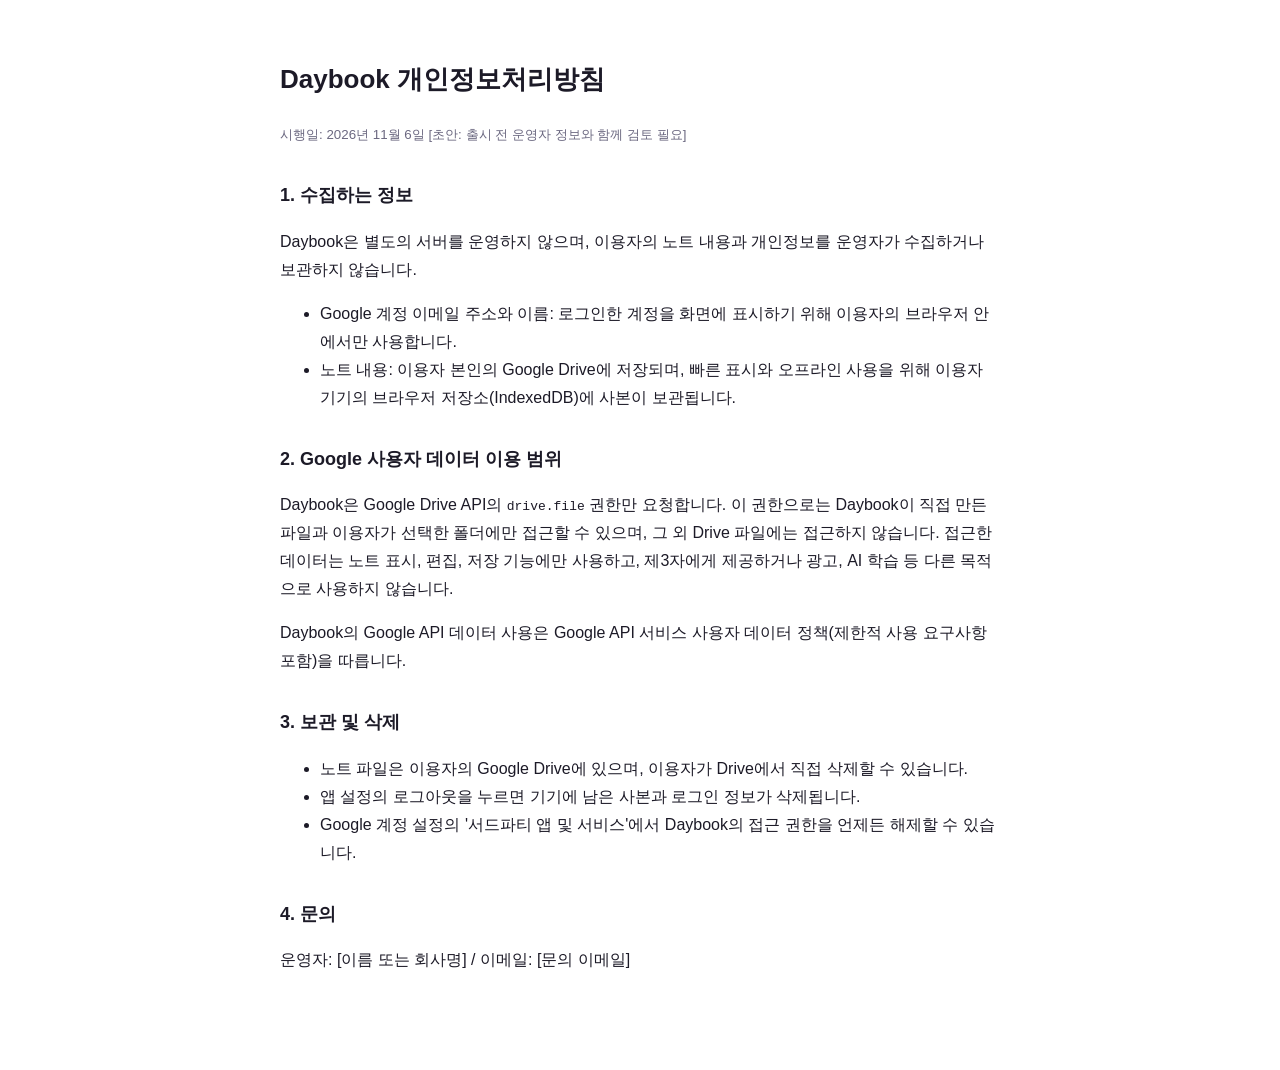
==== privacy.html @ 7caf0672 "Add privacy.html" ====
<!doctype html>
<html lang="ko">
<head>
<meta charset="utf-8">
<meta name="viewport" content="width=device-width, initial-scale=1">
<title>Daybook 개인정보처리방침</title>
<style>
  :root { --bg:#fff; --text:#1c1a27; --muted:#6b6880; --accent:#6544e8; color-scheme: light; }
  @media (prefers-color-scheme: dark) { :root { --bg:#15141c; --text:#ecebf4; --muted:#9a97b0; --accent:#b3a1ff; color-scheme: dark; } }
  body { margin:0; background:var(--bg); color:var(--text); font-family:'Pretendard Variable',Pretendard,-apple-system,'Malgun Gothic',sans-serif; line-height:1.75; }
  main { max-width:720px; margin:0 auto; padding:40px 20px 80px; }
  h1 { font-size:26px; } h2 { font-size:18px; margin-top:32px; }
  p, li { color:var(--text); } small { color:var(--muted); } a { color:var(--accent); }
</style>
</head>
<body>
<main>
<h1>Daybook 개인정보처리방침</h1>
<small>시행일: 2026년 11월 6일 [초안: 출시 전 운영자 정보와 함께 검토 필요]</small>

<h2>1. 수집하는 정보</h2>
<p>Daybook은 별도의 서버를 운영하지 않으며, 이용자의 노트 내용과 개인정보를 운영자가 수집하거나 보관하지 않습니다.</p>
<ul>
  <li>Google 계정 이메일 주소와 이름: 로그인한 계정을 화면에 표시하기 위해 이용자의 브라우저 안에서만 사용합니다.</li>
  <li>노트 내용: 이용자 본인의 Google Drive에 저장되며, 빠른 표시와 오프라인 사용을 위해 이용자 기기의 브라우저 저장소(IndexedDB)에 사본이 보관됩니다.</li>
</ul>

<h2>2. Google 사용자 데이터 이용 범위</h2>
<p>Daybook은 Google Drive API의 <code>drive.file</code> 권한만 요청합니다. 이 권한으로는 Daybook이 직접 만든 파일과 이용자가 선택한 폴더에만 접근할 수 있으며, 그 외 Drive 파일에는 접근하지 않습니다. 접근한 데이터는 노트 표시, 편집, 저장 기능에만 사용하고, 제3자에게 제공하거나 광고, AI 학습 등 다른 목적으로 사용하지 않습니다.</p>
<p>Daybook의 Google API 데이터 사용은 Google API 서비스 사용자 데이터 정책(제한적 사용 요구사항 포함)을 따릅니다.</p>

<h2>3. 보관 및 삭제</h2>
<ul>
  <li>노트 파일은 이용자의 Google Drive에 있으며, 이용자가 Drive에서 직접 삭제할 수 있습니다.</li>
  <li>앱 설정의 로그아웃을 누르면 기기에 남은 사본과 로그인 정보가 삭제됩니다.</li>
  <li>Google 계정 설정의 '서드파티 앱 및 서비스'에서 Daybook의 접근 권한을 언제든 해제할 수 있습니다.</li>
</ul>

<h2>4. 문의</h2>
<p>운영자: [이름 또는 회사명] / 이메일: [문의 이메일]</p>
</main>
</body>
</html>
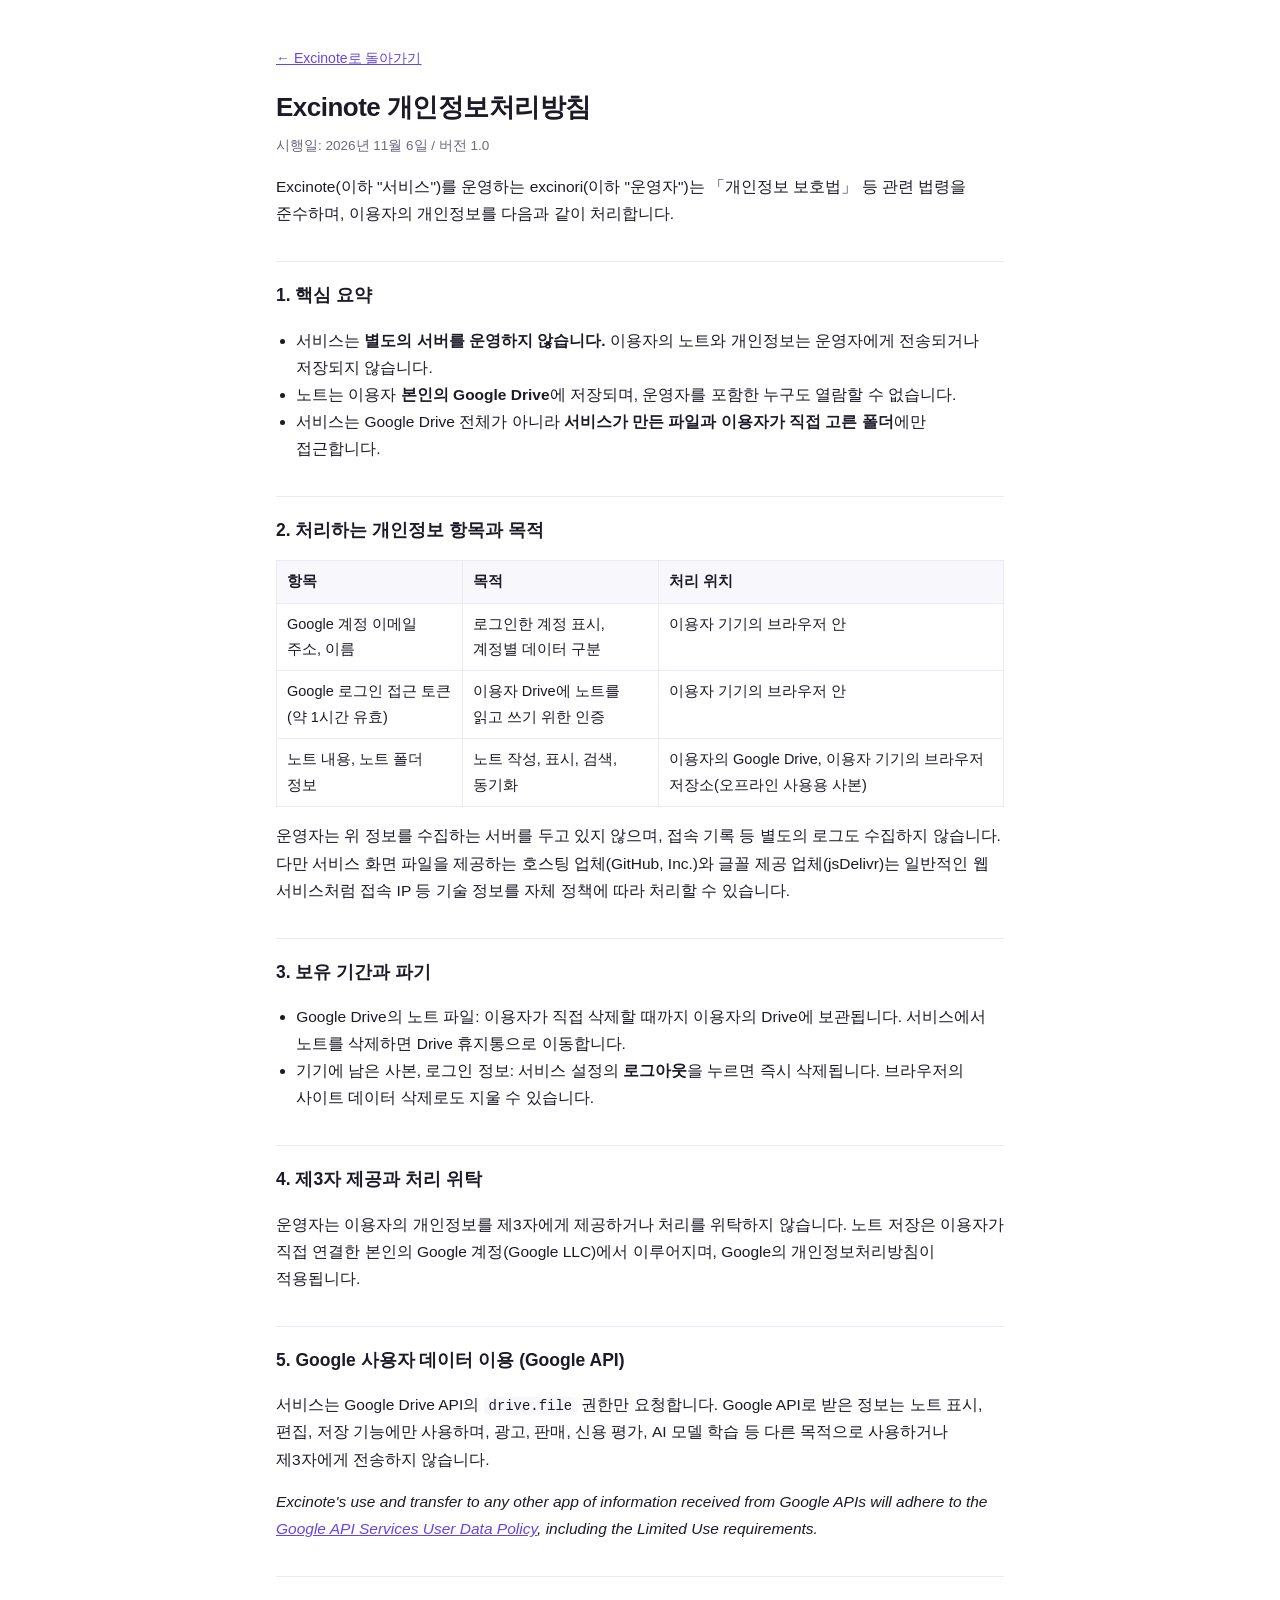
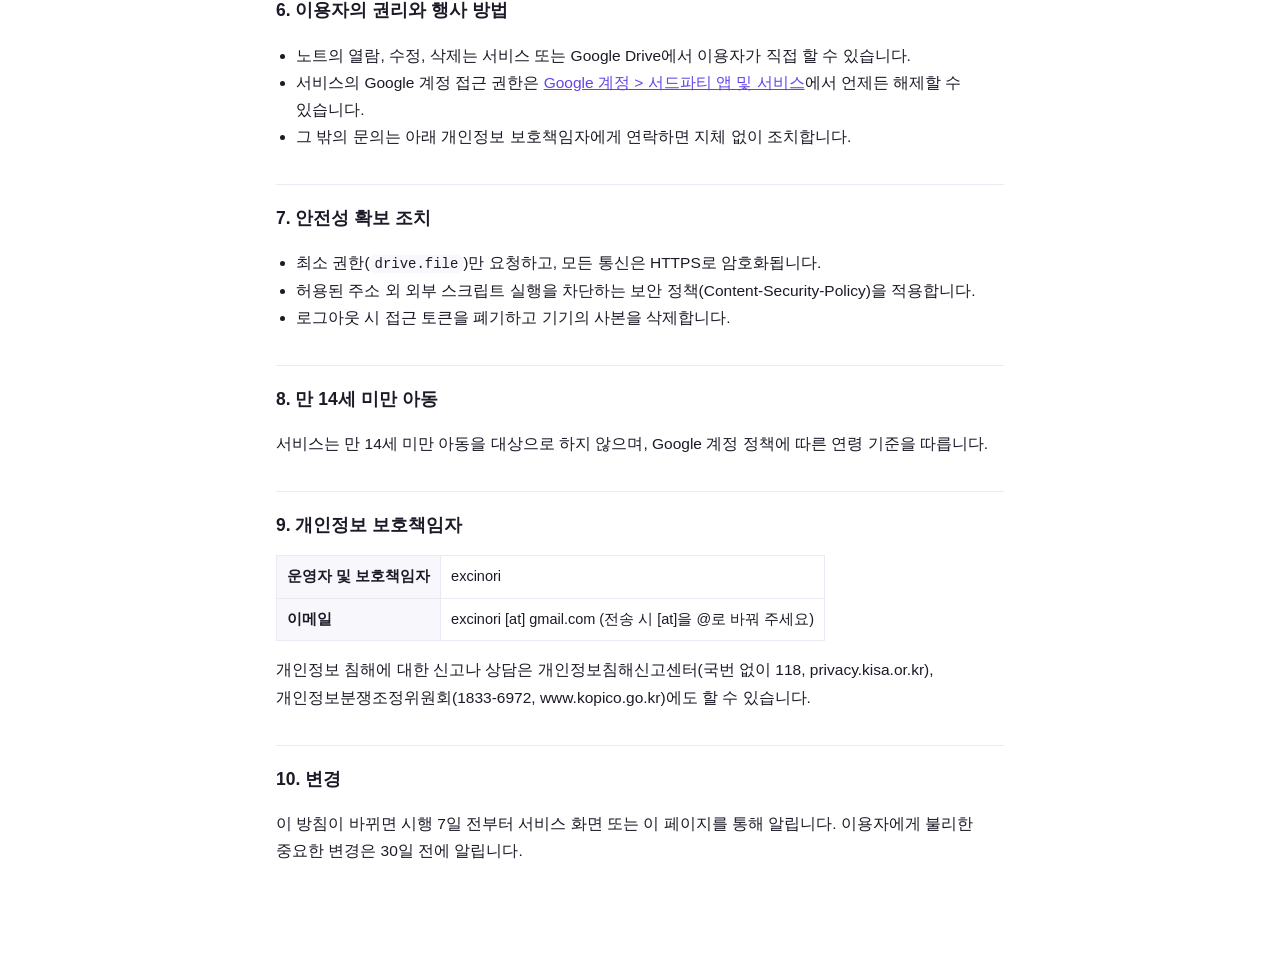
==== commit b28c5ee1: "Excinote v1.4: privacy.html" ====
--- a/privacy.html
+++ b/privacy.html
@@ -3,41 +3,73 @@
 <head>
 <meta charset="utf-8">
 <meta name="viewport" content="width=device-width, initial-scale=1">
-<title>Daybook 개인정보처리방침</title>
-<style>
-  :root { --bg:#fff; --text:#1c1a27; --muted:#6b6880; --accent:#6544e8; color-scheme: light; }
-  @media (prefers-color-scheme: dark) { :root { --bg:#15141c; --text:#ecebf4; --muted:#9a97b0; --accent:#b3a1ff; color-scheme: dark; } }
-  body { margin:0; background:var(--bg); color:var(--text); font-family:'Pretendard Variable',Pretendard,-apple-system,'Malgun Gothic',sans-serif; line-height:1.75; }
-  main { max-width:720px; margin:0 auto; padding:40px 20px 80px; }
-  h1 { font-size:26px; } h2 { font-size:18px; margin-top:32px; }
-  p, li { color:var(--text); } small { color:var(--muted); } a { color:var(--accent); }
-</style>
+<title>Excinote 개인정보처리방침</title>
+<link rel="icon" href="icon.svg" type="image/svg+xml">
+<link rel="stylesheet" href="legal.css">
 </head>
 <body>
 <main>
-<h1>Daybook 개인정보처리방침</h1>
-<small>시행일: 2026년 11월 6일 [초안: 출시 전 운영자 정보와 함께 검토 필요]</small>
+<p class="back"><a href="./">← Excinote로 돌아가기</a></p>
+<h1>Excinote 개인정보처리방침</h1>
+<p class="meta">시행일: 2026년 11월 6일 / 버전 1.0</p>
 
-<h2>1. 수집하는 정보</h2>
-<p>Daybook은 별도의 서버를 운영하지 않으며, 이용자의 노트 내용과 개인정보를 운영자가 수집하거나 보관하지 않습니다.</p>
+<p>Excinote(이하 "서비스")를 운영하는 excinori(이하 "운영자")는 「개인정보 보호법」 등 관련 법령을 준수하며, 이용자의 개인정보를 다음과 같이 처리합니다.</p>
+
+<h2>1. 핵심 요약</h2>
 <ul>
-  <li>Google 계정 이메일 주소와 이름: 로그인한 계정을 화면에 표시하기 위해 이용자의 브라우저 안에서만 사용합니다.</li>
-  <li>노트 내용: 이용자 본인의 Google Drive에 저장되며, 빠른 표시와 오프라인 사용을 위해 이용자 기기의 브라우저 저장소(IndexedDB)에 사본이 보관됩니다.</li>
+  <li>서비스는 <b>별도의 서버를 운영하지 않습니다.</b> 이용자의 노트와 개인정보는 운영자에게 전송되거나 저장되지 않습니다.</li>
+  <li>노트는 이용자 <b>본인의 Google Drive</b>에 저장되며, 운영자를 포함한 누구도 열람할 수 없습니다.</li>
+  <li>서비스는 Google Drive 전체가 아니라 <b>서비스가 만든 파일과 이용자가 직접 고른 폴더</b>에만 접근합니다.</li>
 </ul>
 
-<h2>2. Google 사용자 데이터 이용 범위</h2>
-<p>Daybook은 Google Drive API의 <code>drive.file</code> 권한만 요청합니다. 이 권한으로는 Daybook이 직접 만든 파일과 이용자가 선택한 폴더에만 접근할 수 있으며, 그 외 Drive 파일에는 접근하지 않습니다. 접근한 데이터는 노트 표시, 편집, 저장 기능에만 사용하고, 제3자에게 제공하거나 광고, AI 학습 등 다른 목적으로 사용하지 않습니다.</p>
-<p>Daybook의 Google API 데이터 사용은 Google API 서비스 사용자 데이터 정책(제한적 사용 요구사항 포함)을 따릅니다.</p>
+<h2>2. 처리하는 개인정보 항목과 목적</h2>
+<table>
+  <tr><th>항목</th><th>목적</th><th>처리 위치</th></tr>
+  <tr><td>Google 계정 이메일 주소, 이름</td><td>로그인한 계정 표시, 계정별 데이터 구분</td><td>이용자 기기의 브라우저 안</td></tr>
+  <tr><td>Google 로그인 접근 토큰(약 1시간 유효)</td><td>이용자 Drive에 노트를 읽고 쓰기 위한 인증</td><td>이용자 기기의 브라우저 안</td></tr>
+  <tr><td>노트 내용, 노트 폴더 정보</td><td>노트 작성, 표시, 검색, 동기화</td><td>이용자의 Google Drive, 이용자 기기의 브라우저 저장소(오프라인 사용용 사본)</td></tr>
+</table>
+<p>운영자는 위 정보를 수집하는 서버를 두고 있지 않으며, 접속 기록 등 별도의 로그도 수집하지 않습니다. 다만 서비스 화면 파일을 제공하는 호스팅 업체(GitHub, Inc.)와 글꼴 제공 업체(jsDelivr)는 일반적인 웹 서비스처럼 접속 IP 등 기술 정보를 자체 정책에 따라 처리할 수 있습니다.</p>
 
-<h2>3. 보관 및 삭제</h2>
+<h2>3. 보유 기간과 파기</h2>
 <ul>
-  <li>노트 파일은 이용자의 Google Drive에 있으며, 이용자가 Drive에서 직접 삭제할 수 있습니다.</li>
-  <li>앱 설정의 로그아웃을 누르면 기기에 남은 사본과 로그인 정보가 삭제됩니다.</li>
-  <li>Google 계정 설정의 '서드파티 앱 및 서비스'에서 Daybook의 접근 권한을 언제든 해제할 수 있습니다.</li>
+  <li>Google Drive의 노트 파일: 이용자가 직접 삭제할 때까지 이용자의 Drive에 보관됩니다. 서비스에서 노트를 삭제하면 Drive 휴지통으로 이동합니다.</li>
+  <li>기기에 남은 사본, 로그인 정보: 서비스 설정의 <b>로그아웃</b>을 누르면 즉시 삭제됩니다. 브라우저의 사이트 데이터 삭제로도 지울 수 있습니다.</li>
 </ul>
 
-<h2>4. 문의</h2>
-<p>운영자: [이름 또는 회사명] / 이메일: [문의 이메일]</p>
+<h2>4. 제3자 제공과 처리 위탁</h2>
+<p>운영자는 이용자의 개인정보를 제3자에게 제공하거나 처리를 위탁하지 않습니다. 노트 저장은 이용자가 직접 연결한 본인의 Google 계정(Google LLC)에서 이루어지며, Google의 개인정보처리방침이 적용됩니다.</p>
+
+<h2>5. Google 사용자 데이터 이용 (Google API)</h2>
+<p>서비스는 Google Drive API의 <code>drive.file</code> 권한만 요청합니다. Google API로 받은 정보는 노트 표시, 편집, 저장 기능에만 사용하며, 광고, 판매, 신용 평가, AI 모델 학습 등 다른 목적으로 사용하거나 제3자에게 전송하지 않습니다.</p>
+<p lang="en"><i>Excinote's use and transfer to any other app of information received from Google APIs will adhere to the <a href="https://developers.google.com/terms/api-services-user-data-policy" target="_blank" rel="noopener">Google API Services User Data Policy</a>, including the Limited Use requirements.</i></p>
+
+<h2>6. 이용자의 권리와 행사 방법</h2>
+<ul>
+  <li>노트의 열람, 수정, 삭제는 서비스 또는 Google Drive에서 이용자가 직접 할 수 있습니다.</li>
+  <li>서비스의 Google 계정 접근 권한은 <a href="https://myaccount.google.com/connections" target="_blank" rel="noopener">Google 계정 &gt; 서드파티 앱 및 서비스</a>에서 언제든 해제할 수 있습니다.</li>
+  <li>그 밖의 문의는 아래 개인정보 보호책임자에게 연락하면 지체 없이 조치합니다.</li>
+</ul>
+
+<h2>7. 안전성 확보 조치</h2>
+<ul>
+  <li>최소 권한(<code>drive.file</code>)만 요청하고, 모든 통신은 HTTPS로 암호화됩니다.</li>
+  <li>허용된 주소 외 외부 스크립트 실행을 차단하는 보안 정책(Content-Security-Policy)을 적용합니다.</li>
+  <li>로그아웃 시 접근 토큰을 폐기하고 기기의 사본을 삭제합니다.</li>
+</ul>
+
+<h2>8. 만 14세 미만 아동</h2>
+<p>서비스는 만 14세 미만 아동을 대상으로 하지 않으며, Google 계정 정책에 따른 연령 기준을 따릅니다.</p>
+
+<h2>9. 개인정보 보호책임자</h2>
+<table>
+  <tr><th>운영자 및 보호책임자</th><td>excinori</td></tr>
+  <tr><th>이메일</th><td>excinori [at] gmail.com (전송 시 [at]을 @로 바꿔 주세요)</td></tr>
+</table>
+<p>개인정보 침해에 대한 신고나 상담은 개인정보침해신고센터(국번 없이 118, privacy.kisa.or.kr), 개인정보분쟁조정위원회(1833-6972, www.kopico.go.kr)에도 할 수 있습니다.</p>
+
+<h2>10. 변경</h2>
+<p>이 방침이 바뀌면 시행 7일 전부터 서비스 화면 또는 이 페이지를 통해 알립니다. 이용자에게 불리한 중요한 변경은 30일 전에 알립니다.</p>
 </main>
 </body>
 </html>
--- a/legal.css
+++ b/legal.css
@@ -0,0 +1,17 @@
+:root { --bg: #ffffff; --text: #1c1a27; --muted: #6b6880; --line: #ebe9f3; --soft: #f8f7fc; --accent: #6544e8; color-scheme: light; }
+@media (prefers-color-scheme: dark) {
+  :root { --bg: #15141c; --text: #ecebf4; --muted: #9a97b0; --line: #2a2836; --soft: #1c1b25; --accent: #b3a1ff; color-scheme: dark; }
+}
+* { box-sizing: border-box; }
+body { margin: 0; background: var(--bg); color: var(--text); font-family: -apple-system, BlinkMacSystemFont, 'Segoe UI', 'Apple SD Gothic Neo', 'Malgun Gothic', sans-serif; line-height: 1.75; font-size: 15.5px; word-break: keep-all; overflow-wrap: anywhere; }
+main { max-width: 760px; margin: 0 auto; padding: 32px 16px 80px; }
+h1 { font-size: 26px; margin: 8px 0 4px; letter-spacing: -.02em; }
+h2 { font-size: 17.5px; margin-top: 34px; padding-top: 18px; border-top: 1px solid var(--line); }
+.meta { color: var(--muted); font-size: 13.5px; margin-top: 0; }
+.back { font-size: 14px; }
+a { color: var(--accent); }
+code { background: var(--soft); border-radius: 5px; padding: 1px 5px; font-size: .9em; }
+table { width: 100%; border-collapse: collapse; font-size: 14.5px; margin: 10px 0; display: block; overflow-x: auto; }
+th, td { border: 1px solid var(--line); padding: 8px 10px; text-align: left; vertical-align: top; }
+th { background: var(--soft); font-weight: 600; white-space: nowrap; }
+ol, ul { padding-left: 1.3em; }
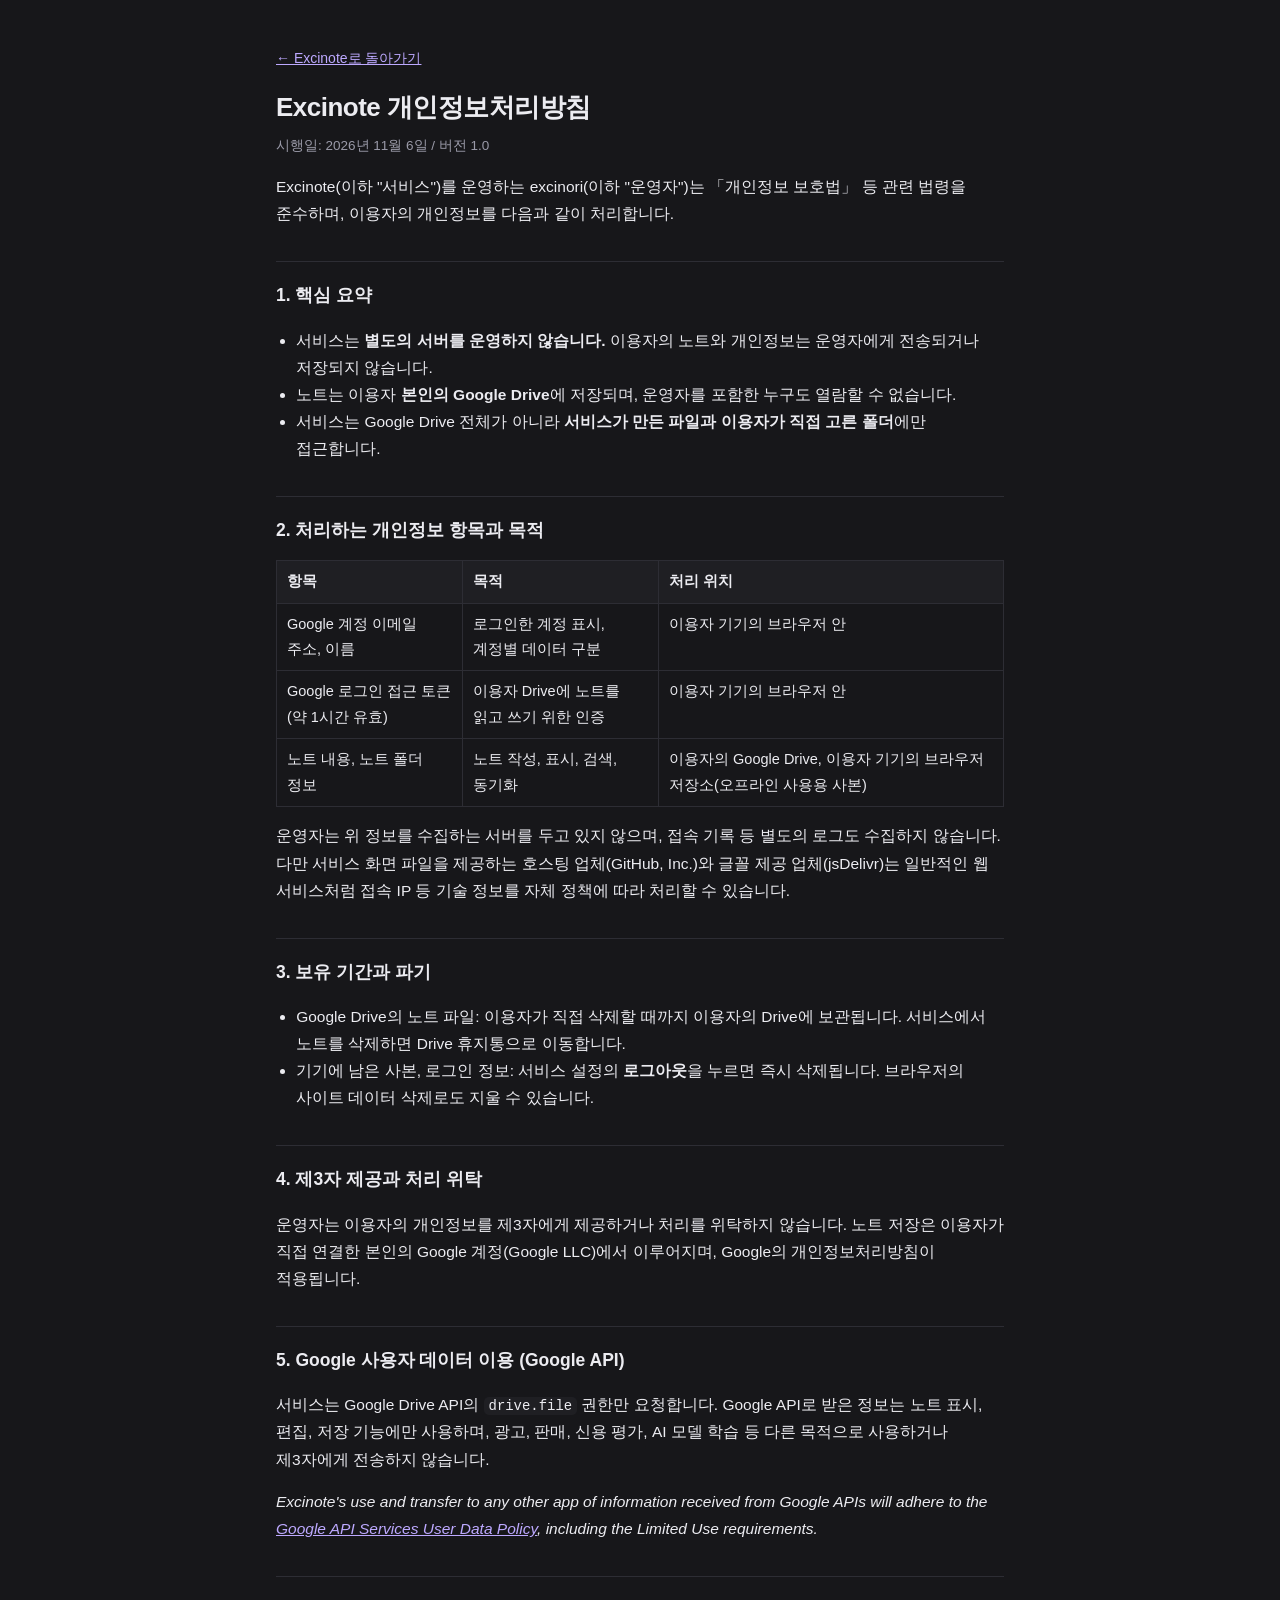
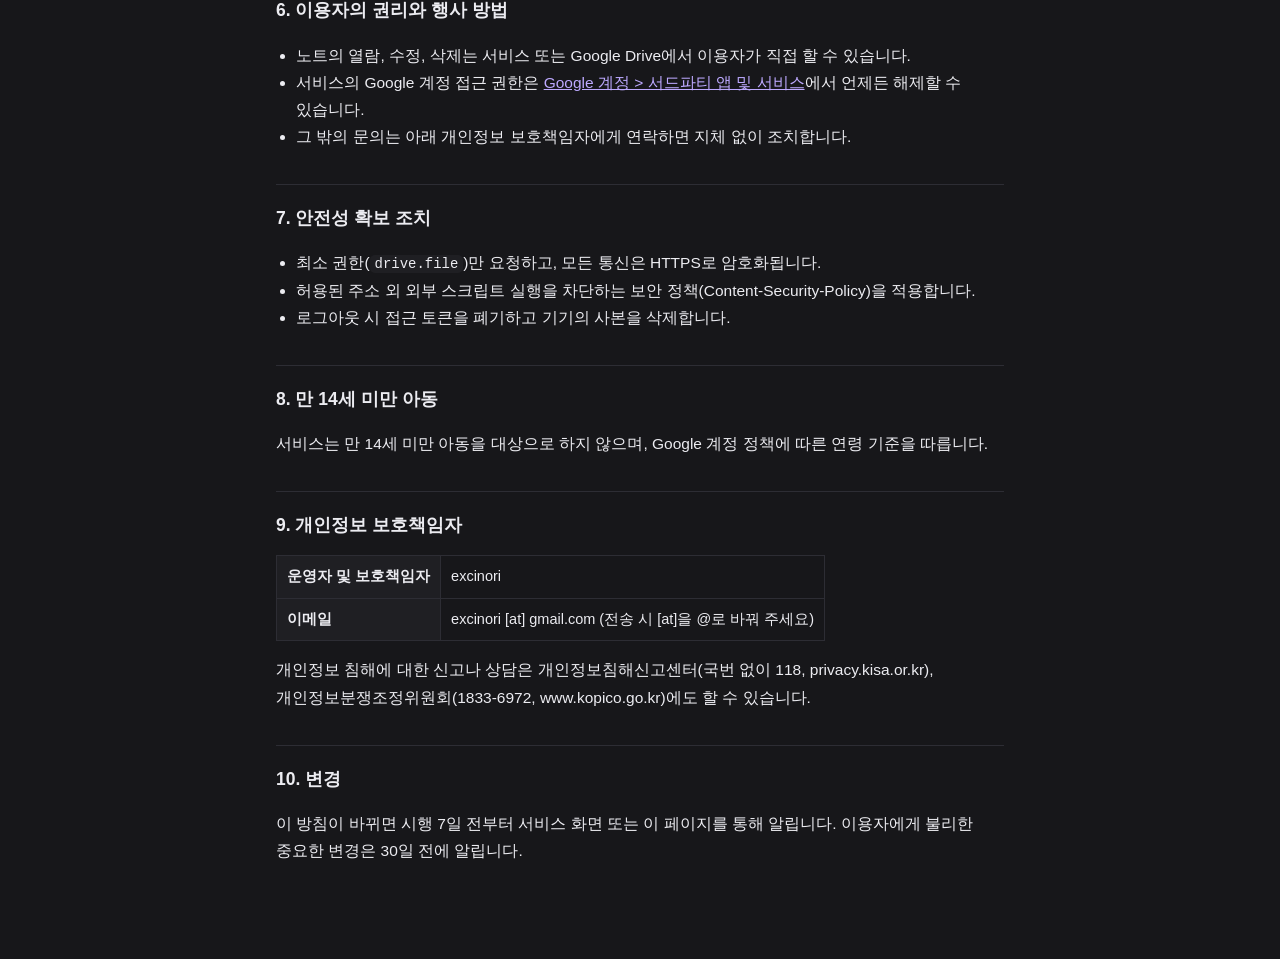
==== commit 97f1ec8e: "Excinote 배포: QA 후속 정리" ====
--- a/privacy.html
+++ b/privacy.html
@@ -1,75 +1,75 @@
-<!doctype html>
-<html lang="ko">
-<head>
-<meta charset="utf-8">
-<meta name="viewport" content="width=device-width, initial-scale=1">
-<title>Excinote 개인정보처리방침</title>
-<link rel="icon" href="icon.svg" type="image/svg+xml">
-<link rel="stylesheet" href="legal.css">
-</head>
-<body>
-<main>
-<p class="back"><a href="./">← Excinote로 돌아가기</a></p>
-<h1>Excinote 개인정보처리방침</h1>
-<p class="meta">시행일: 2026년 11월 6일 / 버전 1.0</p>
-
-<p>Excinote(이하 "서비스")를 운영하는 excinori(이하 "운영자")는 「개인정보 보호법」 등 관련 법령을 준수하며, 이용자의 개인정보를 다음과 같이 처리합니다.</p>
-
-<h2>1. 핵심 요약</h2>
-<ul>
-  <li>서비스는 <b>별도의 서버를 운영하지 않습니다.</b> 이용자의 노트와 개인정보는 운영자에게 전송되거나 저장되지 않습니다.</li>
-  <li>노트는 이용자 <b>본인의 Google Drive</b>에 저장되며, 운영자를 포함한 누구도 열람할 수 없습니다.</li>
-  <li>서비스는 Google Drive 전체가 아니라 <b>서비스가 만든 파일과 이용자가 직접 고른 폴더</b>에만 접근합니다.</li>
-</ul>
-
-<h2>2. 처리하는 개인정보 항목과 목적</h2>
-<table>
-  <tr><th>항목</th><th>목적</th><th>처리 위치</th></tr>
-  <tr><td>Google 계정 이메일 주소, 이름</td><td>로그인한 계정 표시, 계정별 데이터 구분</td><td>이용자 기기의 브라우저 안</td></tr>
-  <tr><td>Google 로그인 접근 토큰(약 1시간 유효)</td><td>이용자 Drive에 노트를 읽고 쓰기 위한 인증</td><td>이용자 기기의 브라우저 안</td></tr>
-  <tr><td>노트 내용, 노트 폴더 정보</td><td>노트 작성, 표시, 검색, 동기화</td><td>이용자의 Google Drive, 이용자 기기의 브라우저 저장소(오프라인 사용용 사본)</td></tr>
-</table>
-<p>운영자는 위 정보를 수집하는 서버를 두고 있지 않으며, 접속 기록 등 별도의 로그도 수집하지 않습니다. 다만 서비스 화면 파일을 제공하는 호스팅 업체(GitHub, Inc.)와 글꼴 제공 업체(jsDelivr)는 일반적인 웹 서비스처럼 접속 IP 등 기술 정보를 자체 정책에 따라 처리할 수 있습니다.</p>
-
-<h2>3. 보유 기간과 파기</h2>
-<ul>
-  <li>Google Drive의 노트 파일: 이용자가 직접 삭제할 때까지 이용자의 Drive에 보관됩니다. 서비스에서 노트를 삭제하면 Drive 휴지통으로 이동합니다.</li>
-  <li>기기에 남은 사본, 로그인 정보: 서비스 설정의 <b>로그아웃</b>을 누르면 즉시 삭제됩니다. 브라우저의 사이트 데이터 삭제로도 지울 수 있습니다.</li>
-</ul>
-
-<h2>4. 제3자 제공과 처리 위탁</h2>
-<p>운영자는 이용자의 개인정보를 제3자에게 제공하거나 처리를 위탁하지 않습니다. 노트 저장은 이용자가 직접 연결한 본인의 Google 계정(Google LLC)에서 이루어지며, Google의 개인정보처리방침이 적용됩니다.</p>
-
-<h2>5. Google 사용자 데이터 이용 (Google API)</h2>
-<p>서비스는 Google Drive API의 <code>drive.file</code> 권한만 요청합니다. Google API로 받은 정보는 노트 표시, 편집, 저장 기능에만 사용하며, 광고, 판매, 신용 평가, AI 모델 학습 등 다른 목적으로 사용하거나 제3자에게 전송하지 않습니다.</p>
-<p lang="en"><i>Excinote's use and transfer to any other app of information received from Google APIs will adhere to the <a href="https://developers.google.com/terms/api-services-user-data-policy" target="_blank" rel="noopener">Google API Services User Data Policy</a>, including the Limited Use requirements.</i></p>
-
-<h2>6. 이용자의 권리와 행사 방법</h2>
-<ul>
-  <li>노트의 열람, 수정, 삭제는 서비스 또는 Google Drive에서 이용자가 직접 할 수 있습니다.</li>
-  <li>서비스의 Google 계정 접근 권한은 <a href="https://myaccount.google.com/connections" target="_blank" rel="noopener">Google 계정 &gt; 서드파티 앱 및 서비스</a>에서 언제든 해제할 수 있습니다.</li>
-  <li>그 밖의 문의는 아래 개인정보 보호책임자에게 연락하면 지체 없이 조치합니다.</li>
-</ul>
-
-<h2>7. 안전성 확보 조치</h2>
-<ul>
-  <li>최소 권한(<code>drive.file</code>)만 요청하고, 모든 통신은 HTTPS로 암호화됩니다.</li>
-  <li>허용된 주소 외 외부 스크립트 실행을 차단하는 보안 정책(Content-Security-Policy)을 적용합니다.</li>
-  <li>로그아웃 시 접근 토큰을 폐기하고 기기의 사본을 삭제합니다.</li>
-</ul>
-
-<h2>8. 만 14세 미만 아동</h2>
-<p>서비스는 만 14세 미만 아동을 대상으로 하지 않으며, Google 계정 정책에 따른 연령 기준을 따릅니다.</p>
-
-<h2>9. 개인정보 보호책임자</h2>
-<table>
-  <tr><th>운영자 및 보호책임자</th><td>excinori</td></tr>
-  <tr><th>이메일</th><td>excinori [at] gmail.com (전송 시 [at]을 @로 바꿔 주세요)</td></tr>
-</table>
-<p>개인정보 침해에 대한 신고나 상담은 개인정보침해신고센터(국번 없이 118, privacy.kisa.or.kr), 개인정보분쟁조정위원회(1833-6972, www.kopico.go.kr)에도 할 수 있습니다.</p>
-
-<h2>10. 변경</h2>
-<p>이 방침이 바뀌면 시행 7일 전부터 서비스 화면 또는 이 페이지를 통해 알립니다. 이용자에게 불리한 중요한 변경은 30일 전에 알립니다.</p>
-</main>
-</body>
-</html>
+<!doctype html>
+<html lang="ko">
+<head>
+<meta charset="utf-8">
+<meta name="viewport" content="width=device-width, initial-scale=1">
+<title>Excinote 개인정보처리방침</title>
+<link rel="icon" href="icon.svg" type="image/svg+xml">
+<link rel="stylesheet" href="legal.css">
+</head>
+<body>
+<main>
+<p class="back"><a href="./">← Excinote로 돌아가기</a></p>
+<h1>Excinote 개인정보처리방침</h1>
+<p class="meta">시행일: 2026년 11월 6일 / 버전 1.0</p>
+
+<p>Excinote(이하 "서비스")를 운영하는 excinori(이하 "운영자")는 「개인정보 보호법」 등 관련 법령을 준수하며, 이용자의 개인정보를 다음과 같이 처리합니다.</p>
+
+<h2>1. 핵심 요약</h2>
+<ul>
+  <li>서비스는 <b>별도의 서버를 운영하지 않습니다.</b> 이용자의 노트와 개인정보는 운영자에게 전송되거나 저장되지 않습니다.</li>
+  <li>노트는 이용자 <b>본인의 Google Drive</b>에 저장되며, 운영자를 포함한 누구도 열람할 수 없습니다.</li>
+  <li>서비스는 Google Drive 전체가 아니라 <b>서비스가 만든 파일과 이용자가 직접 고른 폴더</b>에만 접근합니다.</li>
+</ul>
+
+<h2>2. 처리하는 개인정보 항목과 목적</h2>
+<table>
+  <tr><th>항목</th><th>목적</th><th>처리 위치</th></tr>
+  <tr><td>Google 계정 이메일 주소, 이름</td><td>로그인한 계정 표시, 계정별 데이터 구분</td><td>이용자 기기의 브라우저 안</td></tr>
+  <tr><td>Google 로그인 접근 토큰(약 1시간 유효)</td><td>이용자 Drive에 노트를 읽고 쓰기 위한 인증</td><td>이용자 기기의 브라우저 안</td></tr>
+  <tr><td>노트 내용, 노트 폴더 정보</td><td>노트 작성, 표시, 검색, 동기화</td><td>이용자의 Google Drive, 이용자 기기의 브라우저 저장소(오프라인 사용용 사본)</td></tr>
+</table>
+<p>운영자는 위 정보를 수집하는 서버를 두고 있지 않으며, 접속 기록 등 별도의 로그도 수집하지 않습니다. 다만 서비스 화면 파일을 제공하는 호스팅 업체(GitHub, Inc.)와 글꼴 제공 업체(jsDelivr)는 일반적인 웹 서비스처럼 접속 IP 등 기술 정보를 자체 정책에 따라 처리할 수 있습니다.</p>
+
+<h2>3. 보유 기간과 파기</h2>
+<ul>
+  <li>Google Drive의 노트 파일: 이용자가 직접 삭제할 때까지 이용자의 Drive에 보관됩니다. 서비스에서 노트를 삭제하면 Drive 휴지통으로 이동합니다.</li>
+  <li>기기에 남은 사본, 로그인 정보: 서비스 설정의 <b>로그아웃</b>을 누르면 즉시 삭제됩니다. 브라우저의 사이트 데이터 삭제로도 지울 수 있습니다.</li>
+</ul>
+
+<h2>4. 제3자 제공과 처리 위탁</h2>
+<p>운영자는 이용자의 개인정보를 제3자에게 제공하거나 처리를 위탁하지 않습니다. 노트 저장은 이용자가 직접 연결한 본인의 Google 계정(Google LLC)에서 이루어지며, Google의 개인정보처리방침이 적용됩니다.</p>
+
+<h2>5. Google 사용자 데이터 이용 (Google API)</h2>
+<p>서비스는 Google Drive API의 <code>drive.file</code> 권한만 요청합니다. Google API로 받은 정보는 노트 표시, 편집, 저장 기능에만 사용하며, 광고, 판매, 신용 평가, AI 모델 학습 등 다른 목적으로 사용하거나 제3자에게 전송하지 않습니다.</p>
+<p lang="en"><i>Excinote's use and transfer to any other app of information received from Google APIs will adhere to the <a href="https://developers.google.com/terms/api-services-user-data-policy" target="_blank" rel="noopener">Google API Services User Data Policy</a>, including the Limited Use requirements.</i></p>
+
+<h2>6. 이용자의 권리와 행사 방법</h2>
+<ul>
+  <li>노트의 열람, 수정, 삭제는 서비스 또는 Google Drive에서 이용자가 직접 할 수 있습니다.</li>
+  <li>서비스의 Google 계정 접근 권한은 <a href="https://myaccount.google.com/connections" target="_blank" rel="noopener">Google 계정 &gt; 서드파티 앱 및 서비스</a>에서 언제든 해제할 수 있습니다.</li>
+  <li>그 밖의 문의는 아래 개인정보 보호책임자에게 연락하면 지체 없이 조치합니다.</li>
+</ul>
+
+<h2>7. 안전성 확보 조치</h2>
+<ul>
+  <li>최소 권한(<code>drive.file</code>)만 요청하고, 모든 통신은 HTTPS로 암호화됩니다.</li>
+  <li>허용된 주소 외 외부 스크립트 실행을 차단하는 보안 정책(Content-Security-Policy)을 적용합니다.</li>
+  <li>로그아웃 시 접근 토큰을 폐기하고 기기의 사본을 삭제합니다.</li>
+</ul>
+
+<h2>8. 만 14세 미만 아동</h2>
+<p>서비스는 만 14세 미만 아동을 대상으로 하지 않으며, Google 계정 정책에 따른 연령 기준을 따릅니다.</p>
+
+<h2>9. 개인정보 보호책임자</h2>
+<table>
+  <tr><th>운영자 및 보호책임자</th><td>excinori</td></tr>
+  <tr><th>이메일</th><td>excinori [at] gmail.com (전송 시 [at]을 @로 바꿔 주세요)</td></tr>
+</table>
+<p>개인정보 침해에 대한 신고나 상담은 개인정보침해신고센터(국번 없이 118, privacy.kisa.or.kr), 개인정보분쟁조정위원회(1833-6972, www.kopico.go.kr)에도 할 수 있습니다.</p>
+
+<h2>10. 변경</h2>
+<p>이 방침이 바뀌면 시행 7일 전부터 서비스 화면 또는 이 페이지를 통해 알립니다. 이용자에게 불리한 중요한 변경은 30일 전에 알립니다.</p>
+</main>
+</body>
+</html>
--- a/legal.css
+++ b/legal.css
@@ -1,17 +1,14 @@
-:root { --bg: #ffffff; --text: #1c1a27; --muted: #6b6880; --line: #ebe9f3; --soft: #f8f7fc; --accent: #6544e8; color-scheme: light; }
-@media (prefers-color-scheme: dark) {
-  :root { --bg: #15141c; --text: #ecebf4; --muted: #9a97b0; --line: #2a2836; --soft: #1c1b25; --accent: #b3a1ff; color-scheme: dark; }
-}
-* { box-sizing: border-box; }
-body { margin: 0; background: var(--bg); color: var(--text); font-family: -apple-system, BlinkMacSystemFont, 'Segoe UI', 'Apple SD Gothic Neo', 'Malgun Gothic', sans-serif; line-height: 1.75; font-size: 15.5px; word-break: keep-all; overflow-wrap: anywhere; }
-main { max-width: 760px; margin: 0 auto; padding: 32px 16px 80px; }
-h1 { font-size: 26px; margin: 8px 0 4px; letter-spacing: -.02em; }
-h2 { font-size: 17.5px; margin-top: 34px; padding-top: 18px; border-top: 1px solid var(--line); }
-.meta { color: var(--muted); font-size: 13.5px; margin-top: 0; }
-.back { font-size: 14px; }
-a { color: var(--accent); }
-code { background: var(--soft); border-radius: 5px; padding: 1px 5px; font-size: .9em; }
-table { width: 100%; border-collapse: collapse; font-size: 14.5px; margin: 10px 0; display: block; overflow-x: auto; }
-th, td { border: 1px solid var(--line); padding: 8px 10px; text-align: left; vertical-align: top; }
-th { background: var(--soft); font-weight: 600; white-space: nowrap; }
-ol, ul { padding-left: 1.3em; }
+:root { --bg: #17171a; --text: #ececf1; --muted: #9a9aa8; --line: #2d2d34; --soft: #1f1f23; --accent: #bda9ff; color-scheme: dark; }
+* { box-sizing: border-box; }
+body { margin: 0; background: var(--bg); color: var(--text); font-family: -apple-system, BlinkMacSystemFont, 'Segoe UI', 'Apple SD Gothic Neo', 'Malgun Gothic', sans-serif; line-height: 1.75; font-size: 15.5px; word-break: keep-all; overflow-wrap: anywhere; }
+main { max-width: 760px; margin: 0 auto; padding: 32px 16px 80px; }
+h1 { font-size: 26px; margin: 8px 0 4px; letter-spacing: -.02em; }
+h2 { font-size: 17.5px; margin-top: 34px; padding-top: 18px; border-top: 1px solid var(--line); }
+.meta { color: var(--muted); font-size: 13.5px; margin-top: 0; }
+.back { font-size: 14px; }
+a { color: var(--accent); }
+code { background: var(--soft); border-radius: 5px; padding: 1px 5px; font-size: .9em; }
+table { width: 100%; border-collapse: collapse; font-size: 14.5px; margin: 10px 0; display: block; overflow-x: auto; }
+th, td { border: 1px solid var(--line); padding: 8px 10px; text-align: left; vertical-align: top; }
+th { background: var(--soft); font-weight: 600; white-space: nowrap; }
+ol, ul { padding-left: 1.3em; }
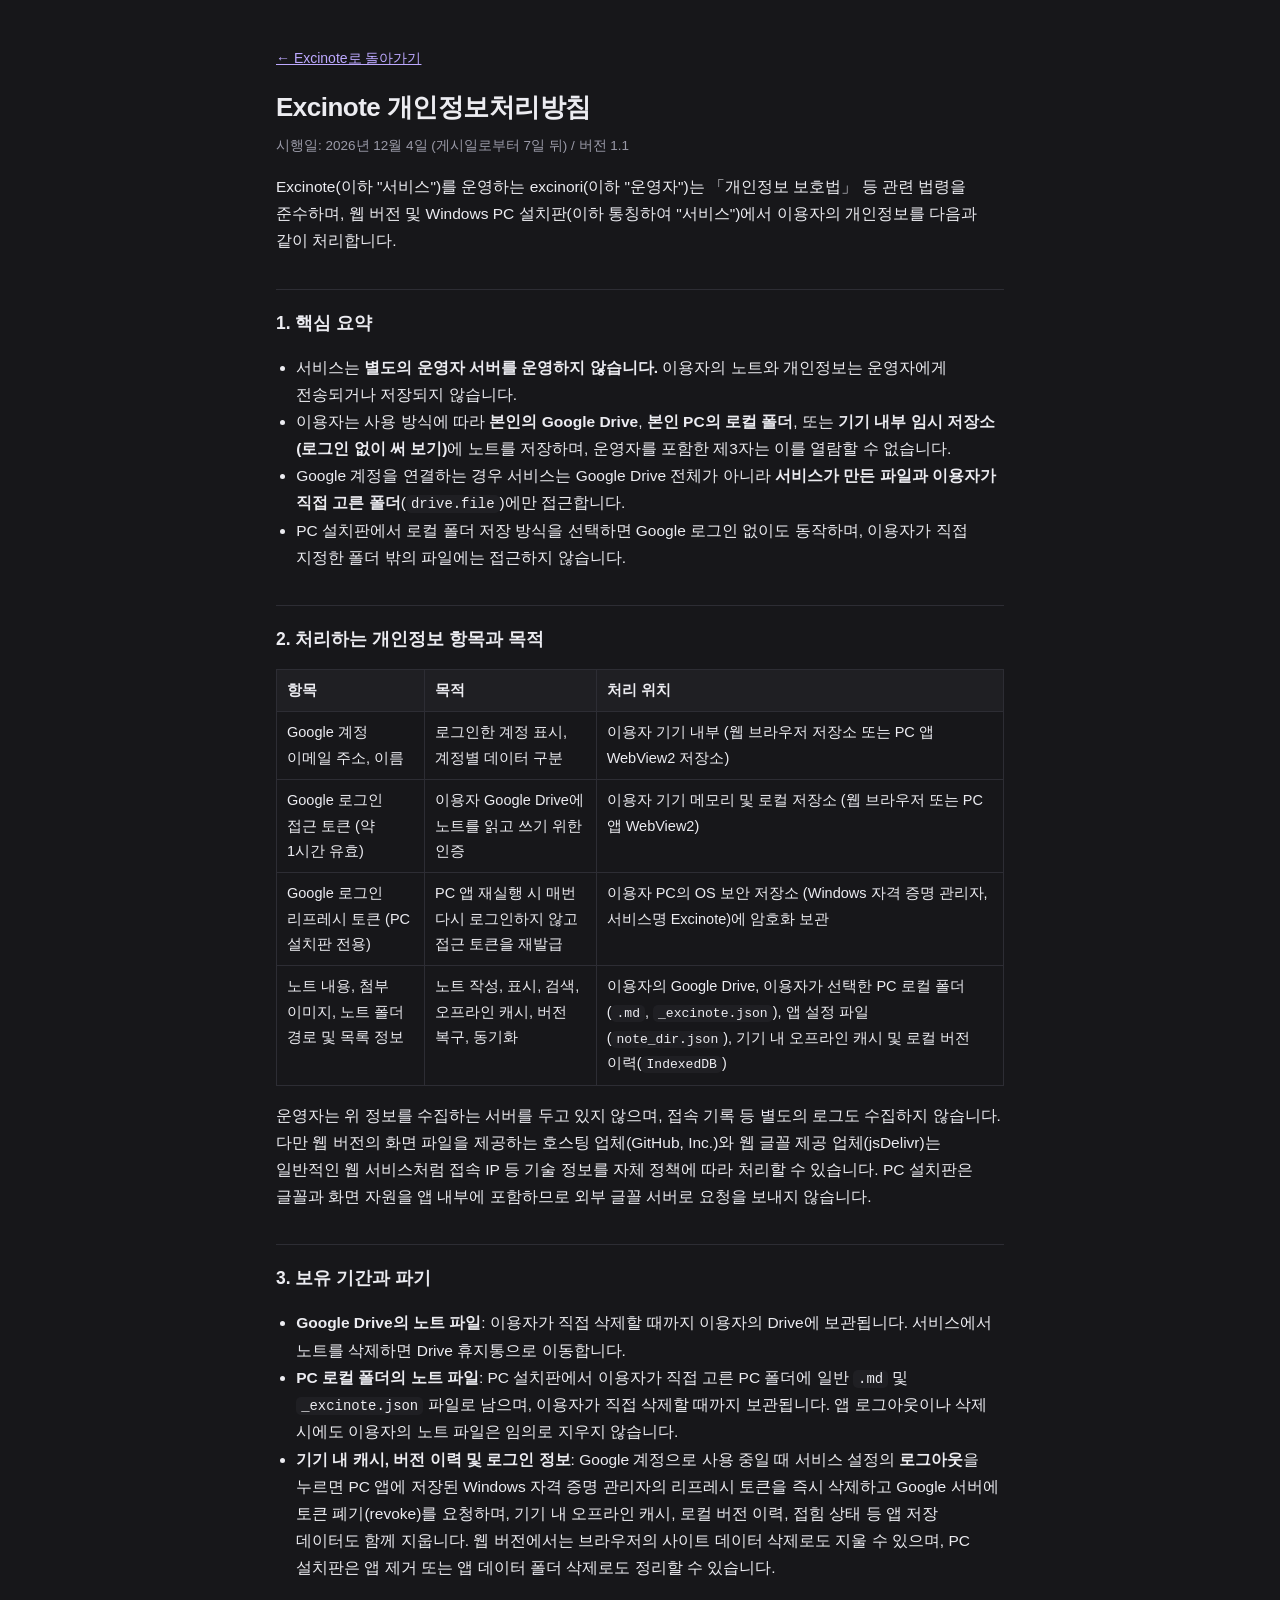
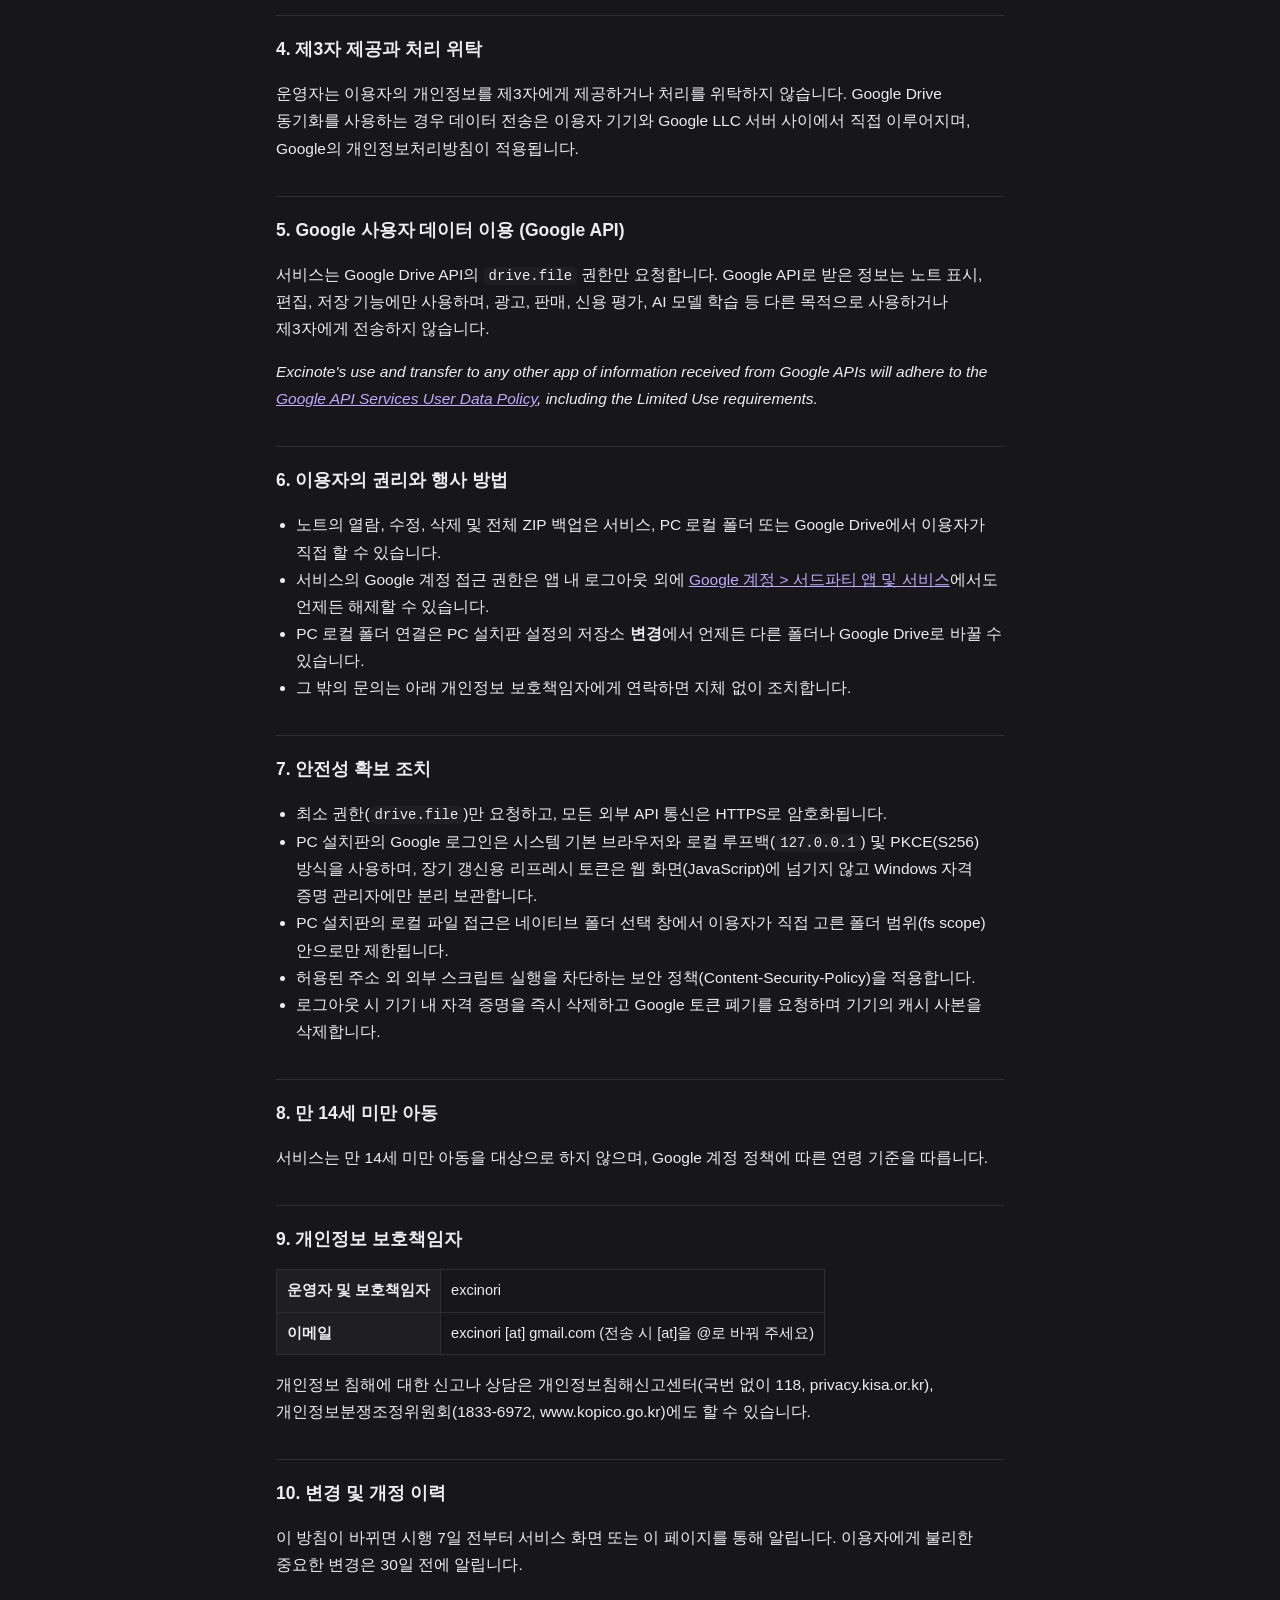
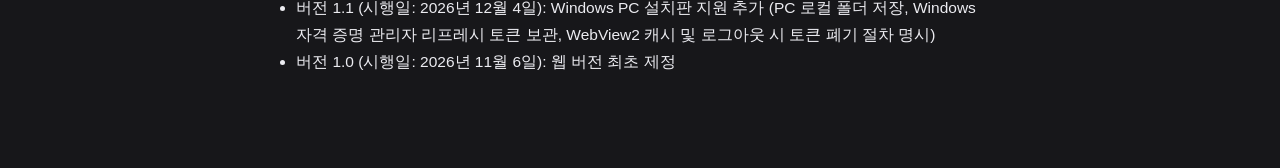
==== commit 6f7bc5a2: "PC판 2단계 준비 배포: 시작 화면 소개, about.html, 개인정보처리방침 v1.1(2026-12-04 시행), 120 로고 (소스 09f6256)" ====
--- a/privacy.html
+++ b/privacy.html
@@ -11,34 +11,37 @@
 <main>
 <p class="back"><a href="./">← Excinote로 돌아가기</a></p>
 <h1>Excinote 개인정보처리방침</h1>
-<p class="meta">시행일: 2026년 11월 6일 / 버전 1.0</p>
+<p class="meta">시행일: 2026년 12월 4일 (게시일로부터 7일 뒤) / 버전 1.1</p>
 
-<p>Excinote(이하 "서비스")를 운영하는 excinori(이하 "운영자")는 「개인정보 보호법」 등 관련 법령을 준수하며, 이용자의 개인정보를 다음과 같이 처리합니다.</p>
+<p>Excinote(이하 "서비스")를 운영하는 excinori(이하 "운영자")는 「개인정보 보호법」 등 관련 법령을 준수하며, 웹 버전 및 Windows PC 설치판(이하 통칭하여 "서비스")에서 이용자의 개인정보를 다음과 같이 처리합니다.</p>
 
 <h2>1. 핵심 요약</h2>
 <ul>
-  <li>서비스는 <b>별도의 서버를 운영하지 않습니다.</b> 이용자의 노트와 개인정보는 운영자에게 전송되거나 저장되지 않습니다.</li>
-  <li>노트는 이용자 <b>본인의 Google Drive</b>에 저장되며, 운영자를 포함한 누구도 열람할 수 없습니다.</li>
-  <li>서비스는 Google Drive 전체가 아니라 <b>서비스가 만든 파일과 이용자가 직접 고른 폴더</b>에만 접근합니다.</li>
+  <li>서비스는 <b>별도의 운영자 서버를 운영하지 않습니다.</b> 이용자의 노트와 개인정보는 운영자에게 전송되거나 저장되지 않습니다.</li>
+  <li>이용자는 사용 방식에 따라 <b>본인의 Google Drive</b>, <b>본인 PC의 로컬 폴더</b>, 또는 <b>기기 내부 임시 저장소(로그인 없이 써 보기)</b>에 노트를 저장하며, 운영자를 포함한 제3자는 이를 열람할 수 없습니다.</li>
+  <li>Google 계정을 연결하는 경우 서비스는 Google Drive 전체가 아니라 <b>서비스가 만든 파일과 이용자가 직접 고른 폴더</b>(<code>drive.file</code>)에만 접근합니다.</li>
+  <li>PC 설치판에서 로컬 폴더 저장 방식을 선택하면 Google 로그인 없이도 동작하며, 이용자가 직접 지정한 폴더 밖의 파일에는 접근하지 않습니다.</li>
 </ul>
 
 <h2>2. 처리하는 개인정보 항목과 목적</h2>
 <table>
   <tr><th>항목</th><th>목적</th><th>처리 위치</th></tr>
-  <tr><td>Google 계정 이메일 주소, 이름</td><td>로그인한 계정 표시, 계정별 데이터 구분</td><td>이용자 기기의 브라우저 안</td></tr>
-  <tr><td>Google 로그인 접근 토큰(약 1시간 유효)</td><td>이용자 Drive에 노트를 읽고 쓰기 위한 인증</td><td>이용자 기기의 브라우저 안</td></tr>
-  <tr><td>노트 내용, 노트 폴더 정보</td><td>노트 작성, 표시, 검색, 동기화</td><td>이용자의 Google Drive, 이용자 기기의 브라우저 저장소(오프라인 사용용 사본)</td></tr>
+  <tr><td>Google 계정 이메일 주소, 이름</td><td>로그인한 계정 표시, 계정별 데이터 구분</td><td>이용자 기기 내부 (웹 브라우저 저장소 또는 PC 앱 WebView2 저장소)</td></tr>
+  <tr><td>Google 로그인 접근 토큰 (약 1시간 유효)</td><td>이용자 Google Drive에 노트를 읽고 쓰기 위한 인증</td><td>이용자 기기 메모리 및 로컬 저장소 (웹 브라우저 또는 PC 앱 WebView2)</td></tr>
+  <tr><td>Google 로그인 리프레시 토큰 (PC 설치판 전용)</td><td>PC 앱 재실행 시 매번 다시 로그인하지 않고 접근 토큰을 재발급</td><td>이용자 PC의 OS 보안 저장소 (Windows 자격 증명 관리자, 서비스명 Excinote)에 암호화 보관</td></tr>
+  <tr><td>노트 내용, 첨부 이미지, 노트 폴더 경로 및 목록 정보</td><td>노트 작성, 표시, 검색, 오프라인 캐시, 버전 복구, 동기화</td><td>이용자의 Google Drive, 이용자가 선택한 PC 로컬 폴더(<code>.md</code>, <code>_excinote.json</code>), 앱 설정 파일(<code>note_dir.json</code>), 기기 내 오프라인 캐시 및 로컬 버전 이력(<code>IndexedDB</code>)</td></tr>
 </table>
-<p>운영자는 위 정보를 수집하는 서버를 두고 있지 않으며, 접속 기록 등 별도의 로그도 수집하지 않습니다. 다만 서비스 화면 파일을 제공하는 호스팅 업체(GitHub, Inc.)와 글꼴 제공 업체(jsDelivr)는 일반적인 웹 서비스처럼 접속 IP 등 기술 정보를 자체 정책에 따라 처리할 수 있습니다.</p>
+<p>운영자는 위 정보를 수집하는 서버를 두고 있지 않으며, 접속 기록 등 별도의 로그도 수집하지 않습니다. 다만 웹 버전의 화면 파일을 제공하는 호스팅 업체(GitHub, Inc.)와 웹 글꼴 제공 업체(jsDelivr)는 일반적인 웹 서비스처럼 접속 IP 등 기술 정보를 자체 정책에 따라 처리할 수 있습니다. PC 설치판은 글꼴과 화면 자원을 앱 내부에 포함하므로 외부 글꼴 서버로 요청을 보내지 않습니다.</p>
 
 <h2>3. 보유 기간과 파기</h2>
 <ul>
-  <li>Google Drive의 노트 파일: 이용자가 직접 삭제할 때까지 이용자의 Drive에 보관됩니다. 서비스에서 노트를 삭제하면 Drive 휴지통으로 이동합니다.</li>
-  <li>기기에 남은 사본, 로그인 정보: 서비스 설정의 <b>로그아웃</b>을 누르면 즉시 삭제됩니다. 브라우저의 사이트 데이터 삭제로도 지울 수 있습니다.</li>
+  <li><b>Google Drive의 노트 파일</b>: 이용자가 직접 삭제할 때까지 이용자의 Drive에 보관됩니다. 서비스에서 노트를 삭제하면 Drive 휴지통으로 이동합니다.</li>
+  <li><b>PC 로컬 폴더의 노트 파일</b>: PC 설치판에서 이용자가 직접 고른 PC 폴더에 일반 <code>.md</code> 및 <code>_excinote.json</code> 파일로 남으며, 이용자가 직접 삭제할 때까지 보관됩니다. 앱 로그아웃이나 삭제 시에도 이용자의 노트 파일은 임의로 지우지 않습니다.</li>
+  <li><b>기기 내 캐시, 버전 이력 및 로그인 정보</b>: Google 계정으로 사용 중일 때 서비스 설정의 <b>로그아웃</b>을 누르면 PC 앱에 저장된 Windows 자격 증명 관리자의 리프레시 토큰을 즉시 삭제하고 Google 서버에 토큰 폐기(revoke)를 요청하며, 기기 내 오프라인 캐시, 로컬 버전 이력, 접힘 상태 등 앱 저장 데이터도 함께 지웁니다. 웹 버전에서는 브라우저의 사이트 데이터 삭제로도 지울 수 있으며, PC 설치판은 앱 제거 또는 앱 데이터 폴더 삭제로도 정리할 수 있습니다.</li>
 </ul>
 
 <h2>4. 제3자 제공과 처리 위탁</h2>
-<p>운영자는 이용자의 개인정보를 제3자에게 제공하거나 처리를 위탁하지 않습니다. 노트 저장은 이용자가 직접 연결한 본인의 Google 계정(Google LLC)에서 이루어지며, Google의 개인정보처리방침이 적용됩니다.</p>
+<p>운영자는 이용자의 개인정보를 제3자에게 제공하거나 처리를 위탁하지 않습니다. Google Drive 동기화를 사용하는 경우 데이터 전송은 이용자 기기와 Google LLC 서버 사이에서 직접 이루어지며, Google의 개인정보처리방침이 적용됩니다.</p>
 
 <h2>5. Google 사용자 데이터 이용 (Google API)</h2>
 <p>서비스는 Google Drive API의 <code>drive.file</code> 권한만 요청합니다. Google API로 받은 정보는 노트 표시, 편집, 저장 기능에만 사용하며, 광고, 판매, 신용 평가, AI 모델 학습 등 다른 목적으로 사용하거나 제3자에게 전송하지 않습니다.</p>
@@ -46,16 +49,19 @@
 
 <h2>6. 이용자의 권리와 행사 방법</h2>
 <ul>
-  <li>노트의 열람, 수정, 삭제는 서비스 또는 Google Drive에서 이용자가 직접 할 수 있습니다.</li>
-  <li>서비스의 Google 계정 접근 권한은 <a href="https://myaccount.google.com/connections" target="_blank" rel="noopener">Google 계정 &gt; 서드파티 앱 및 서비스</a>에서 언제든 해제할 수 있습니다.</li>
+  <li>노트의 열람, 수정, 삭제 및 전체 ZIP 백업은 서비스, PC 로컬 폴더 또는 Google Drive에서 이용자가 직접 할 수 있습니다.</li>
+  <li>서비스의 Google 계정 접근 권한은 앱 내 로그아웃 외에 <a href="https://myaccount.google.com/connections" target="_blank" rel="noopener">Google 계정 &gt; 서드파티 앱 및 서비스</a>에서도 언제든 해제할 수 있습니다.</li>
+  <li>PC 로컬 폴더 연결은 PC 설치판 설정의 저장소 <b>변경</b>에서 언제든 다른 폴더나 Google Drive로 바꿀 수 있습니다.</li>
   <li>그 밖의 문의는 아래 개인정보 보호책임자에게 연락하면 지체 없이 조치합니다.</li>
 </ul>
 
 <h2>7. 안전성 확보 조치</h2>
 <ul>
-  <li>최소 권한(<code>drive.file</code>)만 요청하고, 모든 통신은 HTTPS로 암호화됩니다.</li>
+  <li>최소 권한(<code>drive.file</code>)만 요청하고, 모든 외부 API 통신은 HTTPS로 암호화됩니다.</li>
+  <li>PC 설치판의 Google 로그인은 시스템 기본 브라우저와 로컬 루프백(<code>127.0.0.1</code>) 및 PKCE(S256) 방식을 사용하며, 장기 갱신용 리프레시 토큰은 웹 화면(JavaScript)에 넘기지 않고 Windows 자격 증명 관리자에만 분리 보관합니다.</li>
+  <li>PC 설치판의 로컬 파일 접근은 네이티브 폴더 선택 창에서 이용자가 직접 고른 폴더 범위(fs scope) 안으로만 제한됩니다.</li>
   <li>허용된 주소 외 외부 스크립트 실행을 차단하는 보안 정책(Content-Security-Policy)을 적용합니다.</li>
-  <li>로그아웃 시 접근 토큰을 폐기하고 기기의 사본을 삭제합니다.</li>
+  <li>로그아웃 시 기기 내 자격 증명을 즉시 삭제하고 Google 토큰 폐기를 요청하며 기기의 캐시 사본을 삭제합니다.</li>
 </ul>
 
 <h2>8. 만 14세 미만 아동</h2>
@@ -68,8 +74,12 @@
 </table>
 <p>개인정보 침해에 대한 신고나 상담은 개인정보침해신고센터(국번 없이 118, privacy.kisa.or.kr), 개인정보분쟁조정위원회(1833-6972, www.kopico.go.kr)에도 할 수 있습니다.</p>
 
-<h2>10. 변경</h2>
+<h2>10. 변경 및 개정 이력</h2>
 <p>이 방침이 바뀌면 시행 7일 전부터 서비스 화면 또는 이 페이지를 통해 알립니다. 이용자에게 불리한 중요한 변경은 30일 전에 알립니다.</p>
+<ul>
+  <li>버전 1.1 (시행일: 2026년 12월 4일): Windows PC 설치판 지원 추가 (PC 로컬 폴더 저장, Windows 자격 증명 관리자 리프레시 토큰 보관, WebView2 캐시 및 로그아웃 시 토큰 폐기 절차 명시)</li>
+  <li>버전 1.0 (시행일: 2026년 11월 6일): 웹 버전 최초 제정</li>
+</ul>
 </main>
 </body>
 </html>
